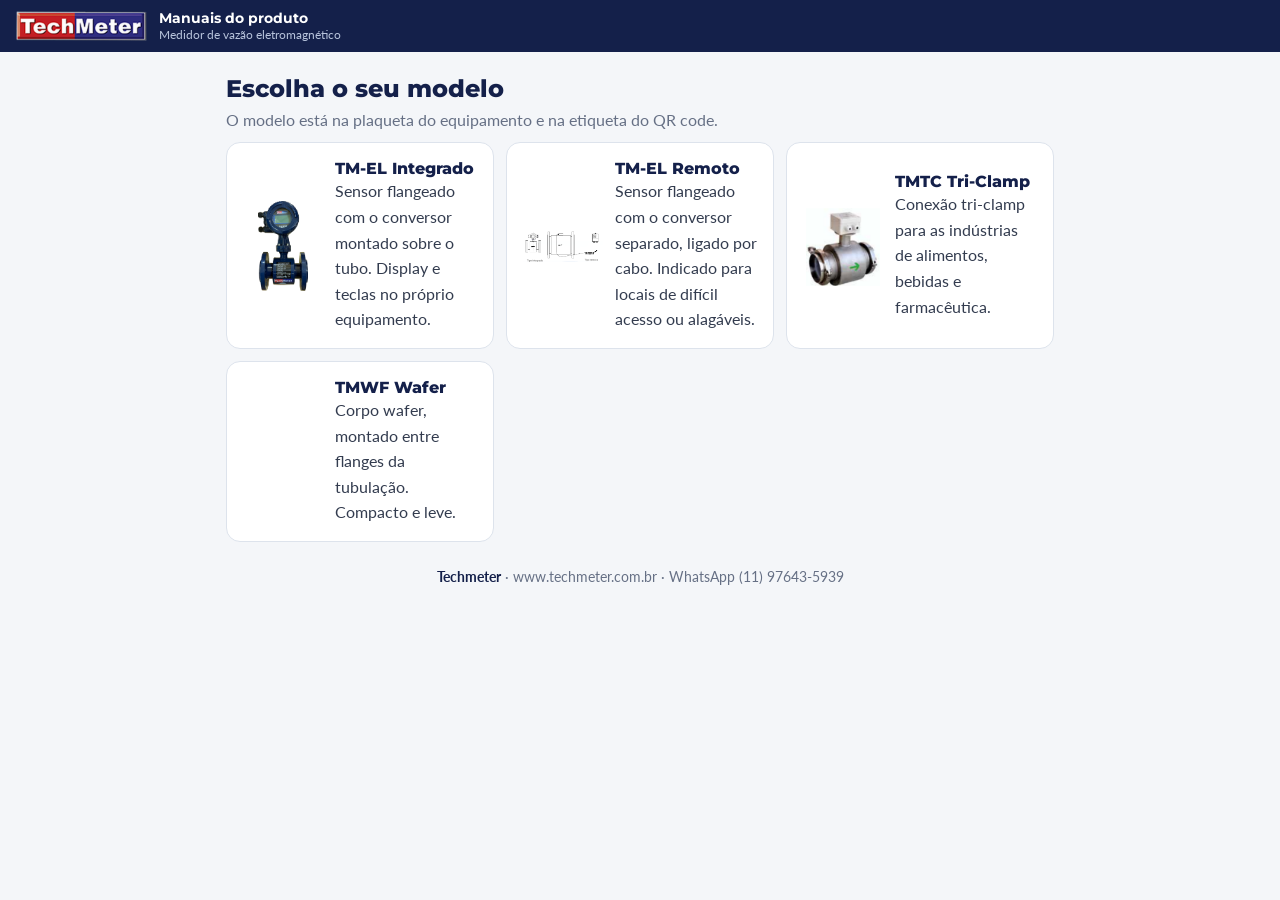
==== site/manual/eletromagnetico/index.html @ 15e16344 "feat: manual online do medidor eletromagnético com QR code por modelo Co-Authored-By: Claude Opus 5." ====
<!doctype html>
<html lang="pt-BR"><head><meta charset="utf-8"><meta name="viewport" content="width=device-width, initial-scale=1, viewport-fit=cover">
<title>Manuais · Medidor eletromagnético · Techmeter</title><meta name="theme-color" content="#14204a">
<link rel="stylesheet" href="estilo.css">
<style>@font-face{font-family:Lato;src:url(fontes/Lato-Regular.ttf)}@font-face{font-family:Lato;font-weight:700;src:url(fontes/Lato-Bold.ttf)}@font-face{font-family:Montserrat;font-weight:100 900;src:url("fontes/Montserrat[wght].ttf")}</style>
</head><body>
<header class="topo"><img src="img/logo-techmeter.png" alt="TechMeter"><div class="t">Manuais do produto<small>Medidor de vazão eletromagnético</small></div></header>
<main class="pagina">
  <h1 style="font:800 24px Montserrat;color:var(--ink);margin:6px 0 4px">Escolha o seu modelo</h1>
  <p style="color:var(--soft)">O modelo está na plaqueta do equipamento e na etiqueta do QR code.</p>
  <div class="modelos"><a class="modelo" href="tm-el-integrado/"><img src="img/integrado-recorte.png" alt=""><div><b>TM-EL Integrado</b>Sensor flangeado com o conversor montado sobre o tubo. Display e teclas no próprio equipamento.</div></a><a class="modelo" href="tm-el-remoto/"><img src="img/tipos-integrado-remoto.png" alt=""><div><b>TM-EL Remoto</b>Sensor flangeado com o conversor separado, ligado por cabo. Indicado para locais de difícil acesso ou alagáveis.</div></a><a class="modelo" href="tmtc-sanitario/"><img src="img/foto-triclamp.png" alt=""><div><b>TMTC Tri-Clamp</b>Conexão tri-clamp para as indústrias de alimentos, bebidas e farmacêutica.</div></a><a class="modelo" href="tmwf-wafer/"><div></div><div><b>TMWF Wafer</b>Corpo wafer, montado entre flanges da tubulação. Compacto e leve.</div></a></div>
  <footer class="rodape"><b>Techmeter</b> · www.techmeter.com.br · WhatsApp (11) 97643-5939</footer>
</main></body></html>
---- site/manual/eletromagnetico/estilo.css ----
/* Manual online Techmeter — medidor de vazão eletromagnético */
@font-face { font-family: Lato; font-weight: 400; font-display: swap; src: url(fontes/Lato-Regular.ttf); }
@font-face { font-family: Lato; font-weight: 700; font-display: swap; src: url(fontes/Lato-Bold.ttf); }
@font-face { font-family: Montserrat; font-weight: 100 900; font-display: swap; src: url("fontes/Montserrat[wght].ttf"); }

:root {
  --bg: #f4f6f9; --card: #ffffff; --ink: #14204a; --txt: #333c4f; --soft: #667085;
  --line: #dde3ec; --faixa: #eef2f8; --azul: #1b46a0; --verm: #d01f1f; --verde: #1f9d55;
  --aviso-bg: #fdf1f0; --nota-bg: #eef4fc; --mark: #ffe58a;
  color-scheme: light;
}
@media (prefers-color-scheme: dark) {
  :root { --bg: #0f1424; --card: #171e33; --ink: #e8edf7; --txt: #c9d1e2; --soft: #9aa5bd;
    --line: #2a3452; --faixa: #1d2640; --azul: #7ea6ff; --verm: #ff6b61; --aviso-bg: #2a1a22; --nota-bg: #172443;
    --mark: #6b5a12; color-scheme: dark; }
  .fig img, .foto img { background: #fff; border-radius: 8px; }
}

* { box-sizing: border-box; }
html { scroll-behavior: smooth; scroll-padding-top: 76px; }
body { margin: 0; background: var(--bg); color: var(--txt); font: 16px/1.6 Lato, "Segoe UI", Arial, sans-serif; }
img { max-width: 100%; height: auto; }
a { color: var(--azul); }
:focus-visible { outline: 2px solid var(--azul); outline-offset: 2px; }

/* barra superior */
.topo { position: sticky; top: 0; z-index: 20; background: #14204a; color: #fff;
  padding: 10px max(16px, env(safe-area-inset-right, 0px)) 10px max(16px, env(safe-area-inset-left, 0px));
  padding-top: max(10px, env(safe-area-inset-top, 0px)); display: flex; align-items: center; gap: 12px; }
.topo img { height: 30px; width: auto; display: block; }
.topo .t { flex: 1; min-width: 0; font: 700 14px/1.2 Montserrat; white-space: nowrap; overflow: hidden; text-overflow: ellipsis; }
.topo .t small { display: block; font: 400 12px Lato; color: #b8c4dc; }
.topo button { background: rgba(255,255,255,.12); color: #fff; border: 0; border-radius: 8px; padding: 8px 12px; font: 700 14px Lato; cursor: pointer; }

.pagina { max-width: 860px; margin: 0 auto; padding: 16px max(16px, env(safe-area-inset-left, 0px)) 48px max(16px, env(safe-area-inset-right, 0px)); }

/* capa do modelo */
.capa { background: var(--card); border-radius: 16px; padding: 20px; display: grid; grid-template-columns: 1fr 200px; gap: 16px; align-items: center; border: 1px solid var(--line); }
.capa .eyebrow { font: 700 12px Montserrat; letter-spacing: 2px; color: var(--verm); text-transform: uppercase; }
.capa h1 { margin: 6px 0 4px; font: 800 26px/1.15 Montserrat; color: var(--ink); text-wrap: balance; }
.capa p { margin: 0; color: var(--soft); }
.capa .foto { text-align: center; }
.capa .foto img { max-height: 230px; width: auto; }
.capa .placeholder { aspect-ratio: 1; max-width: 200px; border-radius: 12px; background: var(--faixa); display: grid; place-items: center; color: var(--soft); font: 700 13px Montserrat; text-align: center; padding: 12px; }
@media (max-width: 560px) { .capa { grid-template-columns: 1fr; } .capa .foto { order: -1; } .capa .foto img { max-height: 200px; } }

/* ações rápidas */
.acoes { display: grid; grid-template-columns: repeat(auto-fit, minmax(150px, 1fr)); gap: 10px; margin: 14px 0; }
.acoes a { display: flex; align-items: center; gap: 10px; background: var(--card); border: 1px solid var(--line); border-radius: 12px;
  padding: 12px 14px; color: var(--ink); text-decoration: none; font: 700 15px Lato; }
.acoes a svg { flex: none; width: 22px; height: 22px; }
.acoes a.zap { background: #1f9d55; border-color: #1f9d55; color: #fff; }

/* busca e índice */
.busca { position: relative; margin: 6px 0 14px; }
.busca input { width: 100%; padding: 13px 14px 13px 42px; font: 16px Lato; border: 1px solid var(--line); border-radius: 12px; background: var(--card); color: var(--txt); }
.busca svg { position: absolute; left: 14px; top: 50%; transform: translateY(-50%); width: 18px; height: 18px; color: var(--soft); }
.busca .vazio { margin: 10px 2px 0; color: var(--soft); }
.indice { background: var(--card); border: 1px solid var(--line); border-radius: 12px; padding: 6px 0; margin-bottom: 14px; }
.indice a { display: flex; gap: 12px; padding: 9px 16px; color: var(--txt); text-decoration: none; }
.indice a:hover { background: var(--faixa); }
.indice a b { color: var(--azul); min-width: 22px; font-family: Montserrat; }

/* seções */
section.cap { background: var(--card); border: 1px solid var(--line); border-radius: 14px; margin: 14px 0; overflow: hidden; }
section.cap > h2 { margin: 0; padding: 14px 18px; background: var(--faixa); font: 800 18px/1.25 Montserrat; color: var(--ink); display: flex; gap: 10px; }
section.cap > h2 b { color: var(--verm); }
.corpo { padding: 6px 18px 16px; }
h3 { font: 700 16px/1.3 Montserrat; color: var(--ink); margin: 18px 0 8px; }
p { margin: 0 0 10px; }
ul, ol { margin: 0 0 10px; padding-left: 22px; } li { margin-bottom: 4px; }
.tabela { overflow-x: auto; margin: 6px 0 12px; border: 1px solid var(--line); border-radius: 10px; }
table { width: 100%; border-collapse: collapse; font-size: 14.5px; font-variant-numeric: tabular-nums; }
th { background: #14204a; color: #fff; text-align: left; font-weight: 700; padding: 9px 10px; white-space: nowrap; }
td { padding: 8px 10px; border-top: 1px solid var(--line); vertical-align: top; }
tr:nth-child(even) td { background: var(--faixa); }
td.c, th.c { text-align: center; }
.cod { font-family: Montserrat; font-weight: 700; color: var(--ink); white-space: nowrap; }
.fig { margin: 8px 0 14px; text-align: center; }
.fig img { display: block; margin: 0 auto; border-radius: 8px; }
.fig figcaption { font-size: 13.5px; color: var(--soft); margin-top: 6px; font-style: italic; }
.galeria { display: grid; grid-template-columns: repeat(3, 1fr); gap: 8px; margin: 8px 0 14px; }
.galeria img { aspect-ratio: 3/4; object-fit: cover; width: 100%; border-radius: 10px; }
.aviso, .nota { border-left: 4px solid var(--verm); background: var(--aviso-bg); padding: 10px 14px; border-radius: 6px; margin: 10px 0 14px; }
.nota { border-color: var(--azul); background: var(--nota-bg); }
.aviso b { color: var(--verm); }
details { border: 1px solid var(--line); border-radius: 10px; margin: 8px 0 12px; }
details summary { cursor: pointer; padding: 11px 14px; font: 700 15px Lato; color: var(--ink); }
details > div { padding: 0 14px 10px; }
mark { background: var(--mark); color: inherit; border-radius: 3px; }
.tecla { display: inline-block; min-width: 26px; padding: 1px 7px; border: 1px solid var(--soft); border-radius: 6px; font: 700 13px Lato; text-align: center; background: var(--faixa); color: var(--ink); }

.rodape { text-align: center; color: var(--soft); font-size: 14px; padding: 24px 0 0; }
.rodape b { color: var(--ink); }

/* lista de modelos (página inicial) */
.modelos { display: grid; grid-template-columns: repeat(auto-fit, minmax(240px, 1fr)); gap: 12px; }
.modelo { background: var(--card); border: 1px solid var(--line); border-radius: 14px; padding: 16px; text-decoration: none; color: var(--txt); display: grid; grid-template-columns: 80px 1fr; gap: 12px; align-items: center; }
.modelo img { max-height: 90px; width: auto; margin: 0 auto; }
.modelo b { display: block; font: 800 16px Montserrat; color: var(--ink); }

@media print {
  .topo, .acoes, .busca, .indice, .so-tela { display: none !important; }
  body { background: #fff; font-size: 11pt; }
  section.cap { break-inside: auto; border: 0; margin: 0 0 6mm; }
  section.cap > h2 { break-after: avoid; }
  details { border: 0; } details > summary { display: none; }
  details > div { padding: 0; }
  .tabela { overflow: visible; }
  tr, .fig { break-inside: avoid; }
}
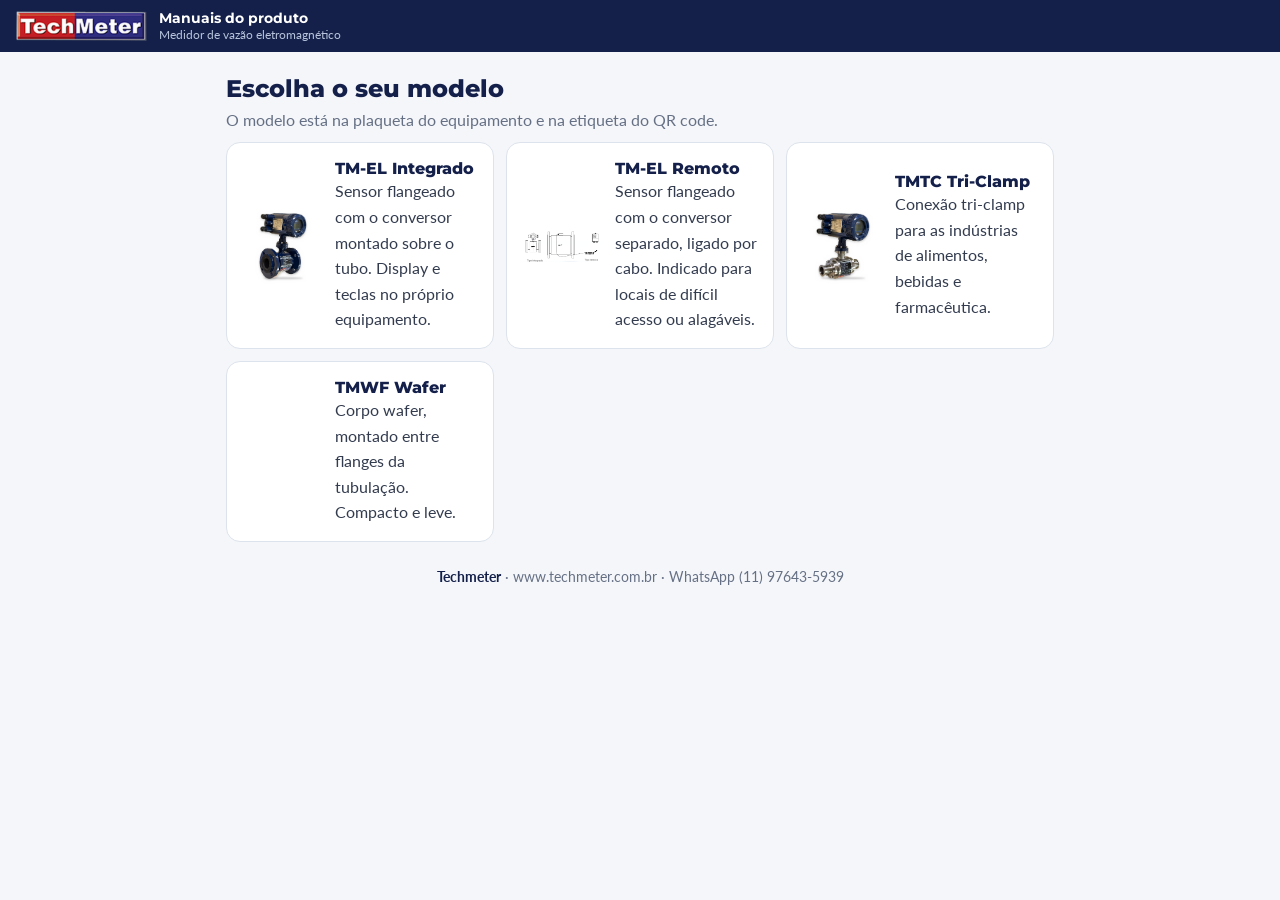
==== commit 8f520468: "Manual online: seção Versões com as 3 versões do TM-EL e fotos oficiais Co-Authored-By: Claude Opus " ====
--- a/site/manual/eletromagnetico/index.html
+++ b/site/manual/eletromagnetico/index.html
@@ -1,6 +1,7 @@
 <!doctype html>
 <html lang="pt-BR"><head><meta charset="utf-8"><meta name="viewport" content="width=device-width, initial-scale=1, viewport-fit=cover">
 <title>Manuais · Medidor eletromagnético · Techmeter</title><meta name="theme-color" content="#14204a">
+<meta name="color-scheme" content="light">
 <link rel="stylesheet" href="estilo.css">
 <style>@font-face{font-family:Lato;src:url(fontes/Lato-Regular.ttf)}@font-face{font-family:Lato;font-weight:700;src:url(fontes/Lato-Bold.ttf)}@font-face{font-family:Montserrat;font-weight:100 900;src:url("fontes/Montserrat[wght].ttf")}</style>
 </head><body>
@@ -8,6 +9,6 @@
 <main class="pagina">
   <h1 style="font:800 24px Montserrat;color:var(--ink);margin:6px 0 4px">Escolha o seu modelo</h1>
   <p style="color:var(--soft)">O modelo está na plaqueta do equipamento e na etiqueta do QR code.</p>
-  <div class="modelos"><a class="modelo" href="tm-el-integrado/"><img src="img/integrado-recorte.png" alt=""><div><b>TM-EL Integrado</b>Sensor flangeado com o conversor montado sobre o tubo. Display e teclas no próprio equipamento.</div></a><a class="modelo" href="tm-el-remoto/"><img src="img/tipos-integrado-remoto.png" alt=""><div><b>TM-EL Remoto</b>Sensor flangeado com o conversor separado, ligado por cabo. Indicado para locais de difícil acesso ou alagáveis.</div></a><a class="modelo" href="tmtc-sanitario/"><img src="img/foto-triclamp.png" alt=""><div><b>TMTC Tri-Clamp</b>Conexão tri-clamp para as indústrias de alimentos, bebidas e farmacêutica.</div></a><a class="modelo" href="tmwf-wafer/"><div></div><div><b>TMWF Wafer</b>Corpo wafer, montado entre flanges da tubulação. Compacto e leve.</div></a></div>
+  <div class="modelos"><a class="modelo" href="tm-el-integrado/"><img src="img/tm-el-flangeado-carbono.jpg" alt=""><div><b>TM-EL Integrado</b>Sensor flangeado com o conversor montado sobre o tubo. Display e teclas no próprio equipamento.</div></a><a class="modelo" href="tm-el-remoto/"><img src="img/tipos-integrado-remoto.png" alt=""><div><b>TM-EL Remoto</b>Sensor flangeado com o conversor separado, ligado por cabo. Indicado para locais de difícil acesso ou alagáveis.</div></a><a class="modelo" href="tmtc-sanitario/"><img src="img/tm-el-sanitario-triclamp-inox.jpg" alt=""><div><b>TMTC Tri-Clamp</b>Conexão tri-clamp para as indústrias de alimentos, bebidas e farmacêutica.</div></a><a class="modelo" href="tmwf-wafer/"><div></div><div><b>TMWF Wafer</b>Corpo wafer, montado entre flanges da tubulação. Compacto e leve.</div></a></div>
   <footer class="rodape"><b>Techmeter</b> · www.techmeter.com.br · WhatsApp (11) 97643-5939</footer>
 </main></body></html>
--- a/site/manual/eletromagnetico/estilo.css
+++ b/site/manual/eletromagnetico/estilo.css
@@ -8,12 +8,6 @@
   --line: #dde3ec; --faixa: #eef2f8; --azul: #1b46a0; --verm: #d01f1f; --verde: #1f9d55;
   --aviso-bg: #fdf1f0; --nota-bg: #eef4fc; --mark: #ffe58a;
   color-scheme: light;
-}
-@media (prefers-color-scheme: dark) {
-  :root { --bg: #0f1424; --card: #171e33; --ink: #e8edf7; --txt: #c9d1e2; --soft: #9aa5bd;
-    --line: #2a3452; --faixa: #1d2640; --azul: #7ea6ff; --verm: #ff6b61; --aviso-bg: #2a1a22; --nota-bg: #172443;
-    --mark: #6b5a12; color-scheme: dark; }
-  .fig img, .foto img { background: #fff; border-radius: 8px; }
 }
 
 * { box-sizing: border-box; }
@@ -51,6 +45,11 @@
 .acoes a svg { flex: none; width: 22px; height: 22px; }
 .acoes a.zap { background: #1f9d55; border-color: #1f9d55; color: #fff; }
 
+/* modelo 3D embutido (só visualização) */
+.v3d { background: var(--card); border: 1px solid var(--line); border-radius: 14px; overflow: hidden; margin: 0 0 14px; }
+.v3d iframe { display: block; width: 100%; height: min(70vh, 460px); border: 0; }
+.v3d p { margin: 0; padding: 8px 14px; font-size: 13.5px; color: var(--soft); border-top: 1px solid var(--line); }
+
 /* busca e índice */
 .busca { position: relative; margin: 6px 0 14px; }
 .busca input { width: 100%; padding: 13px 14px 13px 42px; font: 16px Lato; border: 1px solid var(--line); border-radius: 12px; background: var(--card); color: var(--txt); }
@@ -79,6 +78,17 @@
 .fig { margin: 8px 0 14px; text-align: center; }
 .fig img { display: block; margin: 0 auto; border-radius: 8px; }
 .fig figcaption { font-size: 13.5px; color: var(--soft); margin-top: 6px; font-style: italic; }
+.figs { display: grid; grid-template-columns: repeat(auto-fit, minmax(300px, 1fr)); gap: 10px 16px; margin: 8px 0 14px; }
+.figs .fig { margin: 0; border: 1px solid var(--line); border-radius: 10px; padding: 10px 10px 8px; background: #fff; }
+.figs .fig figcaption { font-style: normal; font-weight: 700; color: var(--ink); }
+.tecla.ic { min-width: 0; padding: 0; border: 0; background: none; vertical-align: -6px; line-height: 0; }
+.tecla.ic svg { width: 24px; height: 24px; color: var(--ink); }
+.validar { background: #fff3c4; color: #7a5200; font-style: normal; font-weight: 700; border-radius: 4px; padding: 0 4px; }
+.versoes { display: grid; grid-template-columns: repeat(auto-fit, minmax(200px, 1fr)); gap: 12px; margin: 8px 0 14px; }
+.versao { margin: 0; background: #fff; border: 1px solid var(--line); border-radius: 12px; overflow: hidden; }
+.versao img { display: block; width: 100%; aspect-ratio: 1; object-fit: contain; }
+.versao figcaption { padding: 0 14px 12px; font-size: 14.5px; color: var(--txt); }
+.versao figcaption b { display: block; font: 800 15px/1.3 Montserrat; color: var(--ink); margin-bottom: 2px; }
 .galeria { display: grid; grid-template-columns: repeat(3, 1fr); gap: 8px; margin: 8px 0 14px; }
 .galeria img { aspect-ratio: 3/4; object-fit: cover; width: 100%; border-radius: 10px; }
 .aviso, .nota { border-left: 4px solid var(--verm); background: var(--aviso-bg); padding: 10px 14px; border-radius: 6px; margin: 10px 0 14px; }
@@ -108,4 +118,6 @@
   details > div { padding: 0; }
   .tabela { overflow: visible; }
   tr, .fig { break-inside: avoid; }
+  .figs { grid-template-columns: 1fr 1fr; }
+  .versoes { grid-template-columns: repeat(3, 1fr); }
 }
